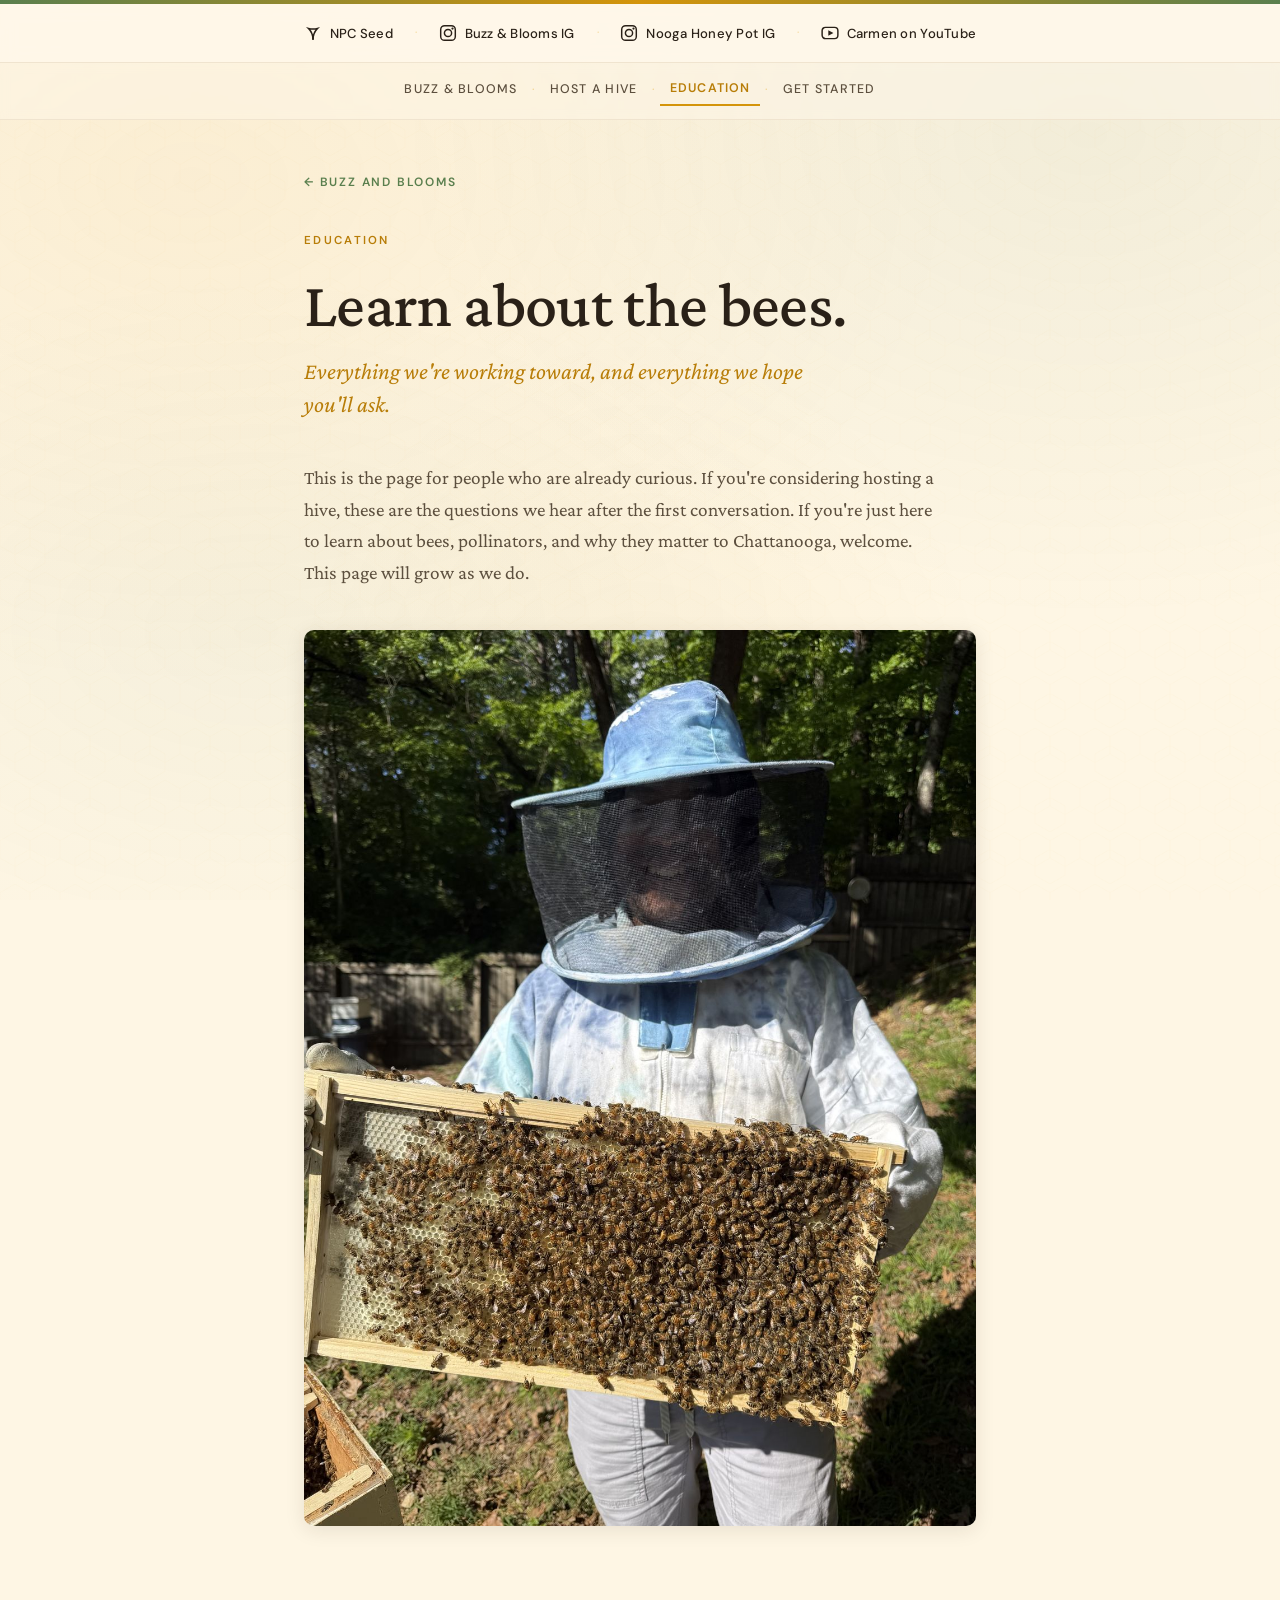
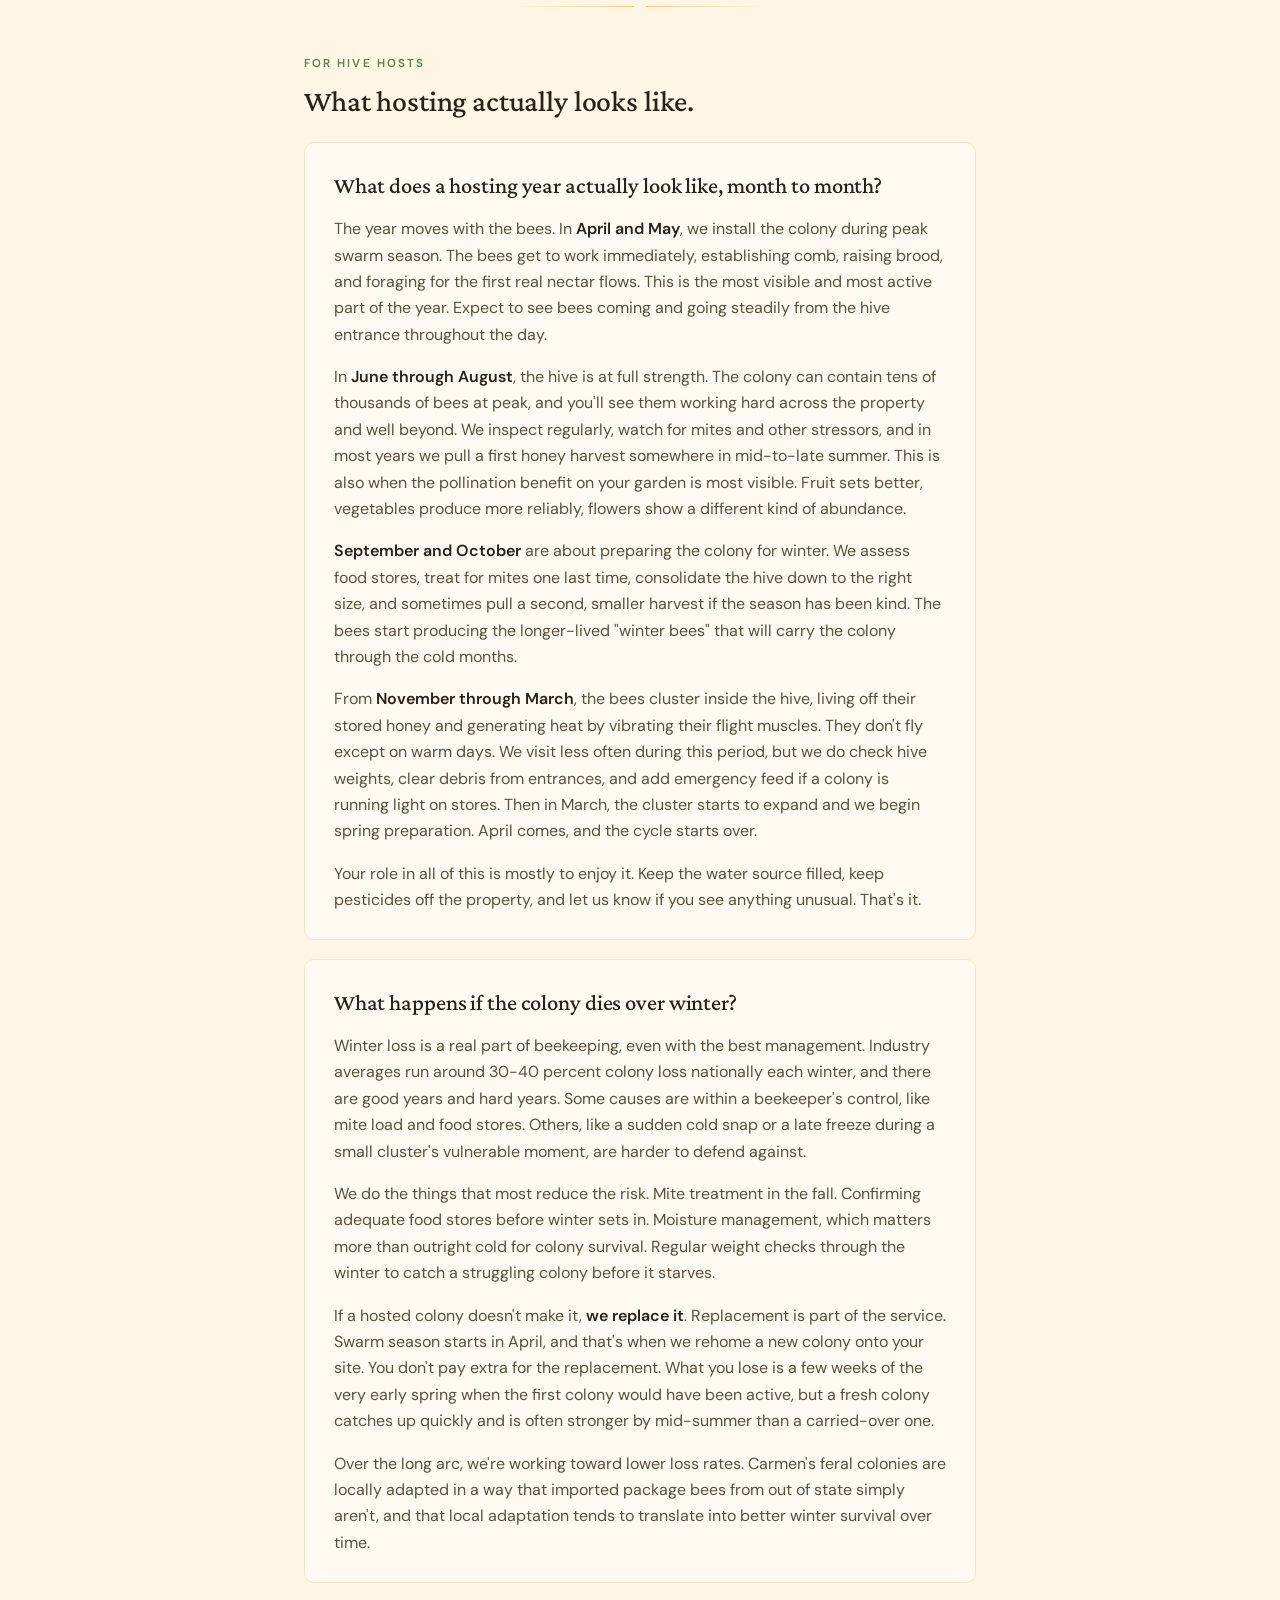
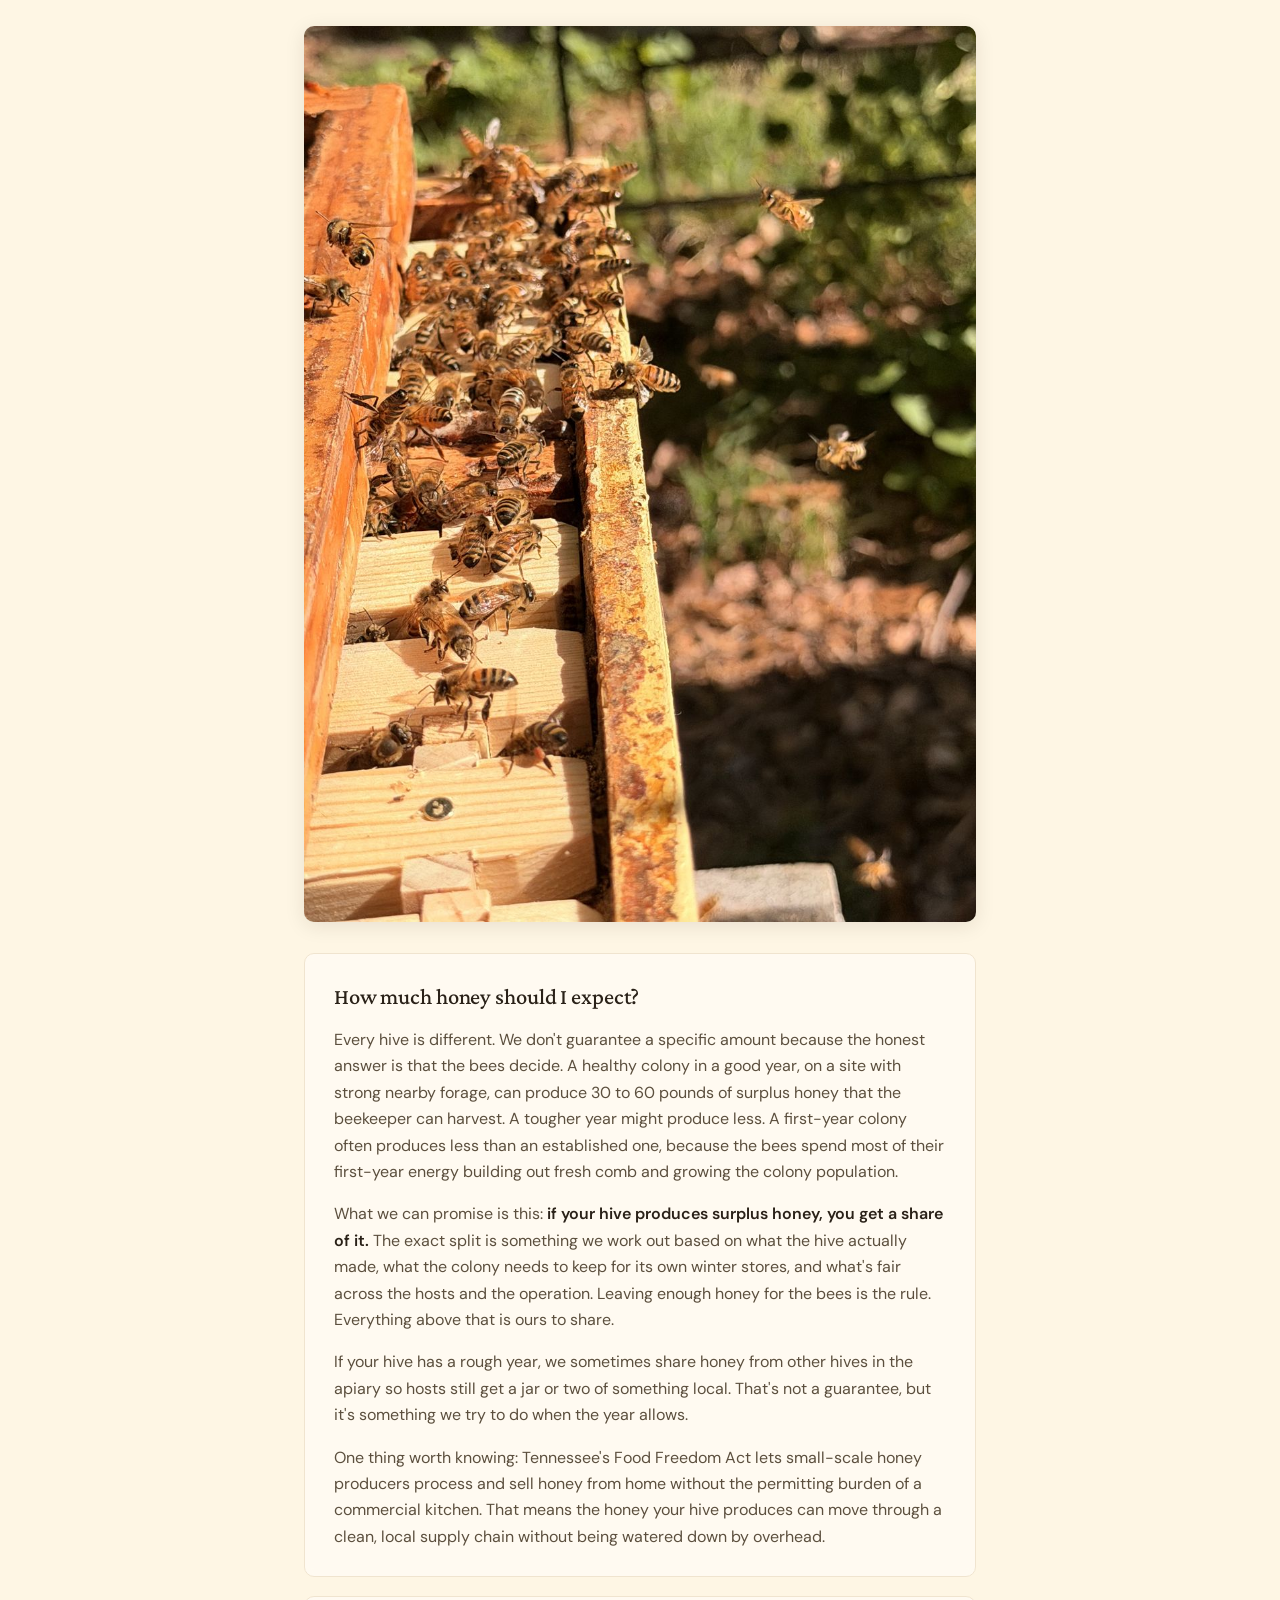
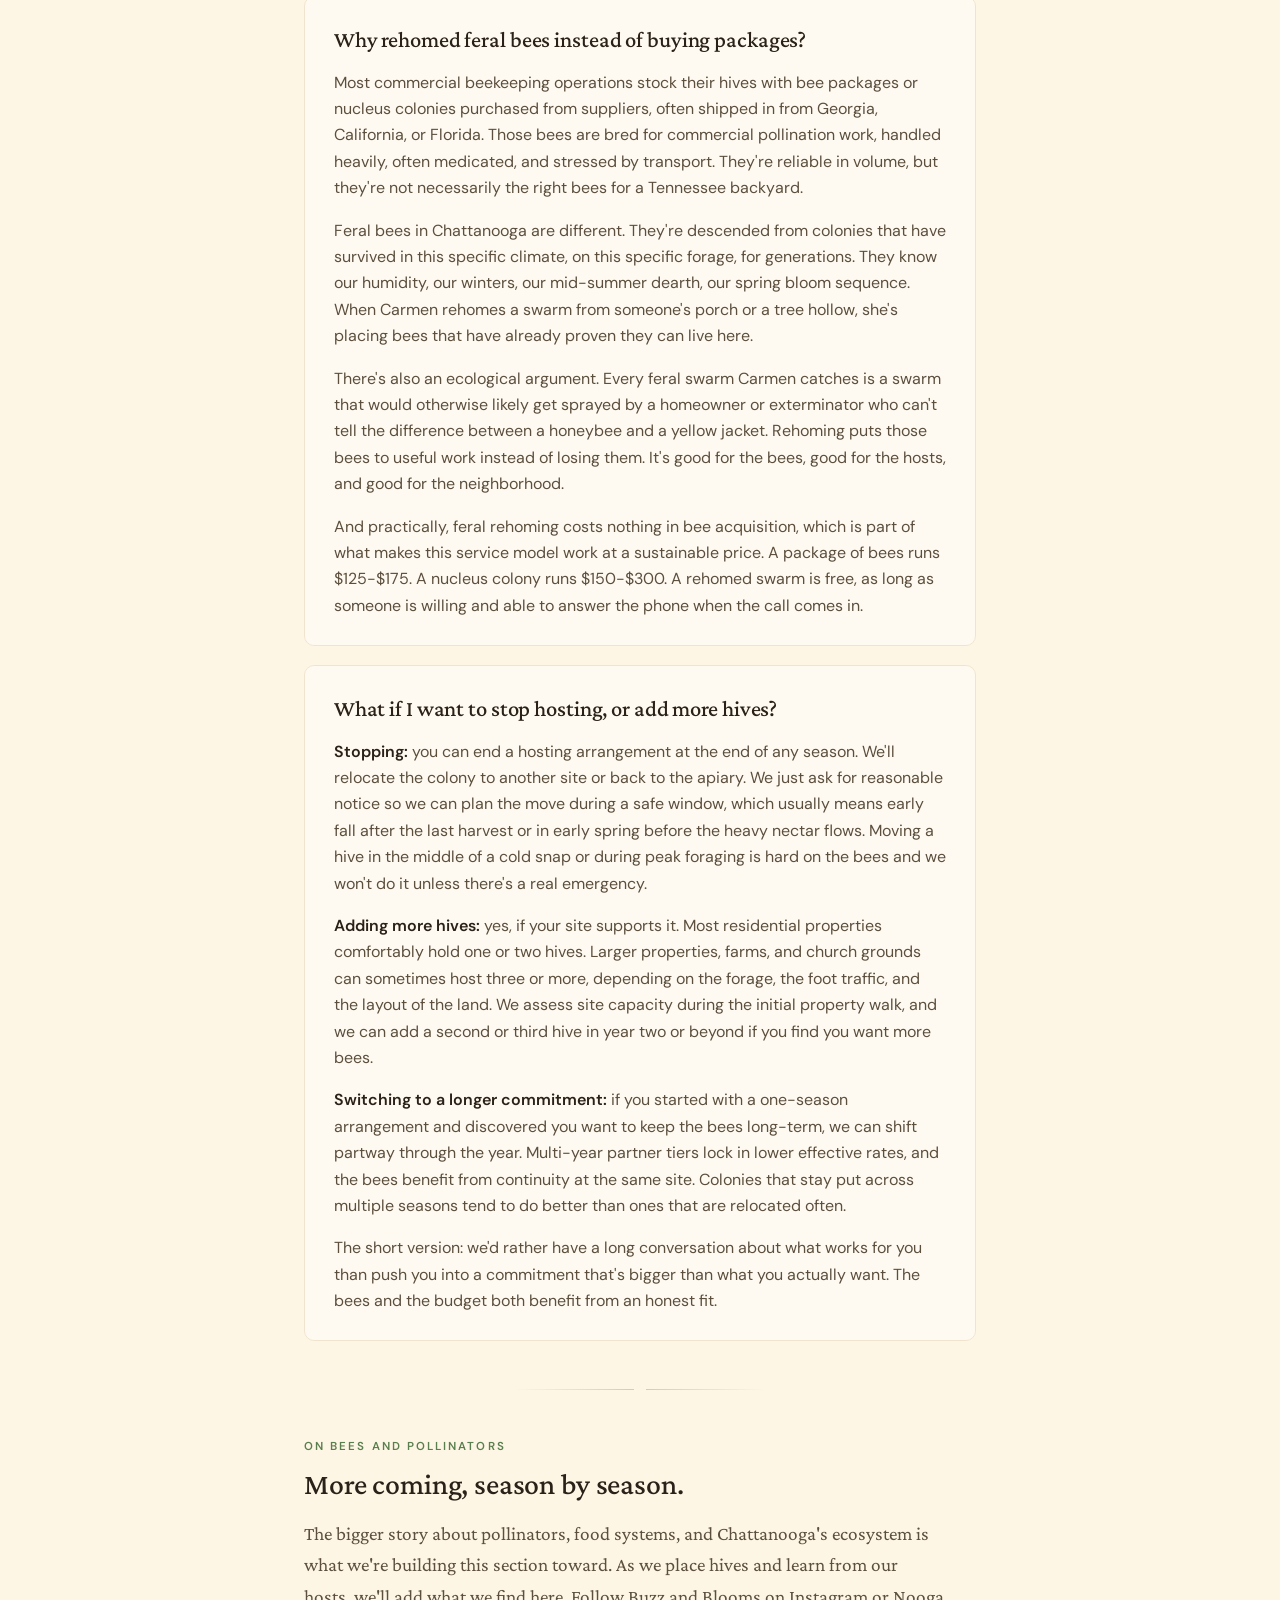
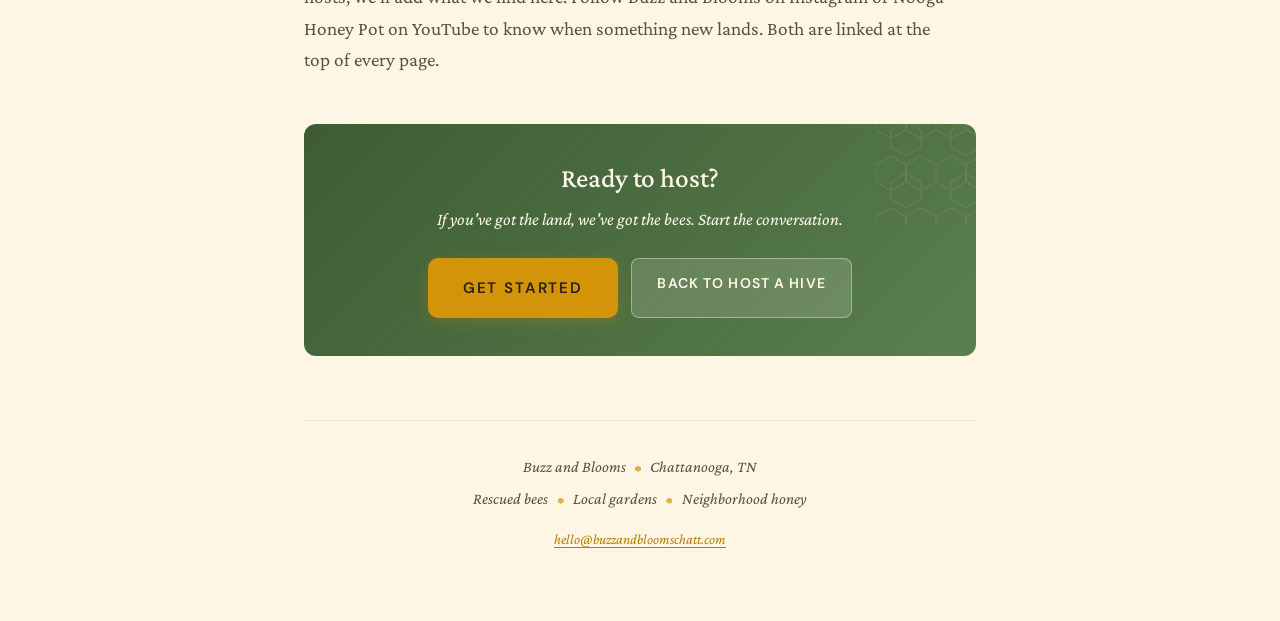
==== education.html @ bba30c7b "Launch: photos, email, copy fixes, preview banners removed" ====
<!DOCTYPE html>
<html lang="en">
<head>
<meta charset="UTF-8">
<meta name="viewport" content="width=device-width, initial-scale=1.0">
<title>Education | Buzz and Blooms</title>
<meta name="description" content="Learn about the bees. What a hosting year looks like, how honey works, why we rehome feral colonies, and more. A growing resource from Buzz and Blooms in Chattanooga.">
<meta property="og:title" content="Education — Buzz and Blooms">
<meta property="og:description" content="Learn about the bees. A growing resource from Buzz and Blooms.">
<meta property="og:type" content="website">
<meta property="og:url" content="https://buzzandbloomschatt.com/education.html">

<link rel="preconnect" href="https://fonts.googleapis.com">
<link rel="preconnect" href="https://fonts.gstatic.com" crossorigin>
<link href="https://fonts.googleapis.com/css2?family=Crimson+Pro:ital,wght@0,300;0,400;0,500;0,600;1,300;1,400&family=DM+Sans:wght@400;500;600&display=swap" rel="stylesheet">

<link rel="stylesheet" href="styles.css">

<style>
  /* Education-specific styles - long-form FAQs open by default */
  .longform-faq {
    margin: 1.5rem 0 2.5rem;
  }
  .longform-item {
    background: rgba(255, 253, 247, 0.7);
    border: 1px solid var(--cream-dark);
    border-radius: 10px;
    padding: 1.8rem 1.8rem 1.6rem;
    margin-bottom: 1.2rem;
    backdrop-filter: blur(4px);
  }
  .longform-item h3 {
    font-family: 'Crimson Pro', serif;
    font-weight: 500;
    font-size: 1.4rem;
    line-height: 1.25;
    color: var(--ink);
    margin-bottom: 1rem;
    letter-spacing: -0.005em;
    text-transform: none;
    color: var(--ink);
  }
  .longform-item p {
    font-size: 1rem;
    color: var(--ink-soft);
    line-height: 1.65;
    margin-bottom: 1rem;
  }
  .longform-item p:last-child { margin-bottom: 0; }
  .longform-item p strong { color: var(--ink); font-weight: 600; }

  /* Coming soon placeholder */
  .coming-soon {
    background: rgba(90, 127, 78, 0.06);
    border: 1px solid rgba(90, 127, 78, 0.18);
    border-radius: 10px;
    padding: 1.8rem 1.6rem;
    margin: 1.5rem 0 2rem;
  }
  .coming-soon p.intro {
    font-family: 'Crimson Pro', serif;
    font-size: 1.1rem;
    font-style: italic;
    color: var(--sage-deep);
    margin-bottom: 1.2rem;
  }
  .coming-soon ul {
    list-style: none;
    display: flex;
    flex-direction: column;
    gap: 0.7rem;
    margin-top: 0.5rem;
  }
  .coming-soon ul li {
    padding: 0.2rem 0 0.2rem 1.5rem;
    position: relative;
    font-size: 0.98rem;
    color: var(--ink-soft);
    line-height: 1.5;
  }
  .coming-soon ul li::before {
    content: "";
    position: absolute;
    left: 0;
    top: 0.7rem;
    width: 7px;
    height: 7px;
    background: var(--sage);
    clip-path: polygon(50% 0%, 100% 25%, 100% 75%, 50% 100%, 0% 75%, 0% 25%);
    opacity: 0.6;
  }

  /* CTA block at the bottom */
  .cta-block {
    background: linear-gradient(135deg, var(--sage-deep), var(--sage));
    color: var(--cream);
    padding: 2.4rem 2rem;
    margin: 3rem 0 1rem;
    border-radius: 12px;
    text-align: center;
    position: relative;
    overflow: hidden;
  }
  .cta-block::before {
    content: "";
    position: absolute;
    top: -20px;
    right: -20px;
    width: 120px;
    height: 120px;
    background-image: url("data:image/svg+xml,%3Csvg width='60' height='52' viewBox='0 0 60 52' xmlns='http://www.w3.org/2000/svg'%3E%3Cpath d='M15 0 L30 8.66 L30 25.98 L15 34.64 L0 25.98 L0 8.66Z' fill='none' stroke='%23F5D280' stroke-width='1'/%3E%3Cpath d='M45 0 L60 8.66 L60 25.98 L45 34.64 L30 25.98 L30 8.66Z' fill='none' stroke='%23F5D280' stroke-width='1'/%3E%3Cpath d='M30 17.32 L45 25.98 L45 43.3 L30 51.96 L15 43.3 L15 25.98Z' fill='none' stroke='%23F5D280' stroke-width='1'/%3E%3C/svg%3E");
    opacity: 0.15;
    pointer-events: none;
  }
  .cta-block h2 {
    color: var(--cream);
    font-family: 'Crimson Pro', serif;
    font-size: 1.7rem;
    margin-bottom: 0.6rem;
    position: relative;
  }
  .cta-block p {
    color: var(--cream);
    font-family: 'Crimson Pro', serif;
    font-style: italic;
    font-size: 1.1rem;
    max-width: 30rem;
    margin: 0 auto 1.6rem;
    position: relative;
  }
  .cta-block-actions {
    display: flex;
    gap: 0.8rem;
    justify-content: center;
    flex-wrap: wrap;
    position: relative;
  }
  .cta-block .cta {
    background: var(--honey);
    color: var(--ink);
  }
  .cta-block .cta:hover {
    background: var(--honey-light);
  }
  .cta-block .cta-secondary {
    background: rgba(255, 248, 236, 0.15);
    border-color: rgba(255, 248, 236, 0.4);
    color: var(--cream);
  }
  .cta-block .cta-secondary:hover {
    background: rgba(255, 248, 236, 0.25);
    border-color: var(--cream);
    color: var(--cream);
  }
</style>

</head>
<body>

<div class="accent-bar"></div>

<!-- Link bar -->
<div class="link-bar">
  <div class="link-bar-inner">
    <a href="https://www.npcseeds.org/seeds/0ba0ef82-71f8-458d-8ea9-48633b9c30ae" target="_blank" rel="noopener" aria-label="National Park City Seed">
      <svg viewBox="0 0 16 16" fill="none" stroke="currentColor" stroke-width="1.4" xmlns="http://www.w3.org/2000/svg"><path d="M8 14 Q8 8 4 4 Q8 5 12 4 Q8 8 8 14Z"/><line x1="8" y1="14" x2="8" y2="9"/></svg>
      <span>NPC Seed</span>
    </a>
    <span class="link-sep">·</span>
    <a href="https://www.instagram.com/buzzandbloomschatt/" target="_blank" rel="noopener" aria-label="Buzz and Blooms on Instagram">
      <svg viewBox="0 0 16 16" fill="none" stroke="currentColor" stroke-width="1.3" xmlns="http://www.w3.org/2000/svg"><rect x="1.5" y="1.5" width="13" height="13" rx="3.5"/><circle cx="8" cy="8" r="3.2"/><circle cx="12" cy="4" r="1" fill="currentColor" stroke="none"/></svg>
      <span>Buzz &amp; Blooms IG</span>
    </a>
    <span class="link-sep">·</span>
    <a href="https://www.instagram.com/noogahoneypot/" target="_blank" rel="noopener" aria-label="Nooga Honey Pot on Instagram">
      <svg viewBox="0 0 16 16" fill="none" stroke="currentColor" stroke-width="1.3" xmlns="http://www.w3.org/2000/svg"><rect x="1.5" y="1.5" width="13" height="13" rx="3.5"/><circle cx="8" cy="8" r="3.2"/><circle cx="12" cy="4" r="1" fill="currentColor" stroke="none"/></svg>
      <span>Nooga Honey Pot IG</span>
    </a>
    <span class="link-sep">·</span>
    <a href="https://www.youtube.com/@noogahoneypot" target="_blank" rel="noopener" aria-label="Nooga Honey Pot on YouTube">
      <svg viewBox="0 0 16 16" fill="none" stroke="currentColor" stroke-width="1.3" xmlns="http://www.w3.org/2000/svg"><rect x="1" y="3" width="14" height="10" rx="3"/><polygon points="6.5,5.5 11,8 6.5,10.5" fill="currentColor" stroke="none"/></svg>
      <span>Carmen on YouTube</span>
    </a>
  </div>
</div>

<!-- Page strip (lateral navigation between site pages) -->
<nav class="page-strip" aria-label="Site pages">
  <div class="page-strip-inner">
    <a href="index.html">Buzz &amp; Blooms</a>
    <span class="page-strip-sep">·</span>
    <a href="host-a-hive.html">Host a Hive</a>
    <span class="page-strip-sep">·</span>
    <span class="page-strip-current">Education</span>
    <span class="page-strip-sep">·</span>
    <a href="get-started.html">Get Started</a>
  </div>
</nav>

<!-- Flying bees -->
<div class="bee" aria-hidden="true"><svg viewBox="0 0 22 22" xmlns="http://www.w3.org/2000/svg"><ellipse cx="13" cy="11" rx="6.5" ry="4.5" fill="#D4940A" opacity="0.85"/><line x1="9.5" y1="7" x2="9.5" y2="15" stroke="#2A2118" stroke-width="1" opacity="0.45"/><line x1="13" y1="6.5" x2="13" y2="15.5" stroke="#2A2118" stroke-width="1" opacity="0.45"/><circle cx="6" cy="11" r="2.8" fill="#2A2118" opacity="0.5"/><ellipse cx="10" cy="5.5" rx="4.5" ry="2.8" fill="none" stroke="#D4940A" stroke-width="0.6" opacity="0.4" transform="rotate(-15, 10, 5.5)"/><ellipse cx="14" cy="5" rx="4" ry="2.5" fill="none" stroke="#D4940A" stroke-width="0.6" opacity="0.3" transform="rotate(-20, 14, 5)"/></svg></div>
<div class="bee" aria-hidden="true"><svg viewBox="0 0 22 22" xmlns="http://www.w3.org/2000/svg"><ellipse cx="13" cy="11" rx="6.5" ry="4.5" fill="#D4940A" opacity="0.85"/><line x1="9.5" y1="7" x2="9.5" y2="15" stroke="#2A2118" stroke-width="1" opacity="0.45"/><line x1="13" y1="6.5" x2="13" y2="15.5" stroke="#2A2118" stroke-width="1" opacity="0.45"/><circle cx="6" cy="11" r="2.8" fill="#2A2118" opacity="0.5"/><ellipse cx="10" cy="5.5" rx="4.5" ry="2.8" fill="none" stroke="#D4940A" stroke-width="0.6" opacity="0.4" transform="rotate(-15, 10, 5.5)"/><ellipse cx="14" cy="5" rx="4" ry="2.5" fill="none" stroke="#D4940A" stroke-width="0.6" opacity="0.3" transform="rotate(-20, 14, 5)"/></svg></div>
<div class="bee" aria-hidden="true"><svg viewBox="0 0 22 22" xmlns="http://www.w3.org/2000/svg"><ellipse cx="13" cy="11" rx="6.5" ry="4.5" fill="#D4940A" opacity="0.85"/><line x1="9.5" y1="7" x2="9.5" y2="15" stroke="#2A2118" stroke-width="1" opacity="0.45"/><line x1="13" y1="6.5" x2="13" y2="15.5" stroke="#2A2118" stroke-width="1" opacity="0.45"/><circle cx="6" cy="11" r="2.8" fill="#2A2118" opacity="0.5"/><ellipse cx="10" cy="5.5" rx="4.5" ry="2.8" fill="none" stroke="#D4940A" stroke-width="0.6" opacity="0.4" transform="rotate(-15, 10, 5.5)"/><ellipse cx="14" cy="5" rx="4" ry="2.5" fill="none" stroke="#D4940A" stroke-width="0.6" opacity="0.3" transform="rotate(-20, 14, 5)"/></svg></div>
<div class="bee" aria-hidden="true"><svg viewBox="0 0 22 22" xmlns="http://www.w3.org/2000/svg"><ellipse cx="13" cy="11" rx="6.5" ry="4.5" fill="#D4940A" opacity="0.85"/><line x1="9.5" y1="7" x2="9.5" y2="15" stroke="#2A2118" stroke-width="1" opacity="0.45"/><line x1="13" y1="6.5" x2="13" y2="15.5" stroke="#2A2118" stroke-width="1" opacity="0.45"/><circle cx="6" cy="11" r="2.8" fill="#2A2118" opacity="0.5"/><ellipse cx="10" cy="5.5" rx="4.5" ry="2.8" fill="none" stroke="#D4940A" stroke-width="0.6" opacity="0.4" transform="rotate(-15, 10, 5.5)"/><ellipse cx="14" cy="5" rx="4" ry="2.5" fill="none" stroke="#D4940A" stroke-width="0.6" opacity="0.3" transform="rotate(-20, 14, 5)"/></svg></div>
<div class="bee" aria-hidden="true"><svg viewBox="0 0 22 22" xmlns="http://www.w3.org/2000/svg"><ellipse cx="13" cy="11" rx="6.5" ry="4.5" fill="#D4940A" opacity="0.85"/><line x1="9.5" y1="7" x2="9.5" y2="15" stroke="#2A2118" stroke-width="1" opacity="0.45"/><line x1="13" y1="6.5" x2="13" y2="15.5" stroke="#2A2118" stroke-width="1" opacity="0.45"/><circle cx="6" cy="11" r="2.8" fill="#2A2118" opacity="0.5"/><ellipse cx="10" cy="5.5" rx="4.5" ry="2.8" fill="none" stroke="#D4940A" stroke-width="0.6" opacity="0.4" transform="rotate(-15, 10, 5.5)"/><ellipse cx="14" cy="5" rx="4" ry="2.5" fill="none" stroke="#D4940A" stroke-width="0.6" opacity="0.3" transform="rotate(-20, 14, 5)"/></svg></div>
<div class="bee" aria-hidden="true"><svg viewBox="0 0 22 22" xmlns="http://www.w3.org/2000/svg"><ellipse cx="13" cy="11" rx="6.5" ry="4.5" fill="#D4940A" opacity="0.85"/><line x1="9.5" y1="7" x2="9.5" y2="15" stroke="#2A2118" stroke-width="1" opacity="0.45"/><line x1="13" y1="6.5" x2="13" y2="15.5" stroke="#2A2118" stroke-width="1" opacity="0.45"/><circle cx="6" cy="11" r="2.8" fill="#2A2118" opacity="0.5"/><ellipse cx="10" cy="5.5" rx="4.5" ry="2.8" fill="none" stroke="#D4940A" stroke-width="0.6" opacity="0.4" transform="rotate(-15, 10, 5.5)"/><ellipse cx="14" cy="5" rx="4" ry="2.5" fill="none" stroke="#D4940A" stroke-width="0.6" opacity="0.3" transform="rotate(-20, 14, 5)"/></svg></div>
<div class="bee" aria-hidden="true"><svg viewBox="0 0 22 22" xmlns="http://www.w3.org/2000/svg"><ellipse cx="13" cy="11" rx="6.5" ry="4.5" fill="#D4940A" opacity="0.85"/><line x1="9.5" y1="7" x2="9.5" y2="15" stroke="#2A2118" stroke-width="1" opacity="0.45"/><line x1="13" y1="6.5" x2="13" y2="15.5" stroke="#2A2118" stroke-width="1" opacity="0.45"/><circle cx="6" cy="11" r="2.8" fill="#2A2118" opacity="0.5"/><ellipse cx="10" cy="5.5" rx="4.5" ry="2.8" fill="none" stroke="#D4940A" stroke-width="0.6" opacity="0.4" transform="rotate(-15, 10, 5.5)"/><ellipse cx="14" cy="5" rx="4" ry="2.5" fill="none" stroke="#D4940A" stroke-width="0.6" opacity="0.3" transform="rotate(-20, 14, 5)"/></svg></div>
<div class="bee" aria-hidden="true"><svg viewBox="0 0 22 22" xmlns="http://www.w3.org/2000/svg"><ellipse cx="13" cy="11" rx="6.5" ry="4.5" fill="#D4940A" opacity="0.85"/><line x1="9.5" y1="7" x2="9.5" y2="15" stroke="#2A2118" stroke-width="1" opacity="0.45"/><line x1="13" y1="6.5" x2="13" y2="15.5" stroke="#2A2118" stroke-width="1" opacity="0.45"/><circle cx="6" cy="11" r="2.8" fill="#2A2118" opacity="0.5"/><ellipse cx="10" cy="5.5" rx="4.5" ry="2.8" fill="none" stroke="#D4940A" stroke-width="0.6" opacity="0.4" transform="rotate(-15, 10, 5.5)"/><ellipse cx="14" cy="5" rx="4" ry="2.5" fill="none" stroke="#D4940A" stroke-width="0.6" opacity="0.3" transform="rotate(-20, 14, 5)"/></svg></div>

<main class="page">

  <a href="index.html" class="back">Buzz and Blooms</a>

  <section class="hero">
    <div class="eyebrow">Education</div>
    <h1>Learn about the bees.</h1>
    <p class="lede">Everything we're working toward, and everything we hope you'll ask.</p>
  </section>

  <p class="large">
    This is the page for people who are already curious. If you're considering hosting a hive, these are the questions we hear after the first conversation. If you're just here to learn about bees, pollinators, and why they matter to Chattanooga, welcome. This page will grow as we do.
  </p>

  <img src="photos/frame-closeup.jpg" alt="Holding a hive frame covered in bees during an inspection" class="site-photo inline-photo">

  <hr class="rule">

  <div class="section-label">For hive hosts</div>
  <h2>What hosting actually looks like.</h2>

  <div class="longform-faq">

    <div class="longform-item">
      <h3>What does a hosting year actually look like, month to month?</h3>
      <p>
        The year moves with the bees. In <strong>April and May</strong>, we install the colony during peak swarm season. The bees get to work immediately, establishing comb, raising brood, and foraging for the first real nectar flows. This is the most visible and most active part of the year. Expect to see bees coming and going steadily from the hive entrance throughout the day.
      </p>
      <p>
        In <strong>June through August</strong>, the hive is at full strength. The colony can contain tens of thousands of bees at peak, and you'll see them working hard across the property and well beyond. We inspect regularly, watch for mites and other stressors, and in most years we pull a first honey harvest somewhere in mid-to-late summer. This is also when the pollination benefit on your garden is most visible. Fruit sets better, vegetables produce more reliably, flowers show a different kind of abundance.
      </p>
      <p>
        <strong>September and October</strong> are about preparing the colony for winter. We assess food stores, treat for mites one last time, consolidate the hive down to the right size, and sometimes pull a second, smaller harvest if the season has been kind. The bees start producing the longer-lived "winter bees" that will carry the colony through the cold months.
      </p>
      <p>
        From <strong>November through March</strong>, the bees cluster inside the hive, living off their stored honey and generating heat by vibrating their flight muscles. They don't fly except on warm days. We visit less often during this period, but we do check hive weights, clear debris from entrances, and add emergency feed if a colony is running light on stores. Then in March, the cluster starts to expand and we begin spring preparation. April comes, and the cycle starts over.
      </p>
      <p>
        Your role in all of this is mostly to enjoy it. Keep the water source filled, keep pesticides off the property, and let us know if you see anything unusual. That's it.
      </p>
    </div>

    <div class="longform-item">
      <h3>What happens if the colony dies over winter?</h3>
      <p>
        Winter loss is a real part of beekeeping, even with the best management. Industry averages run around 30-40 percent colony loss nationally each winter, and there are good years and hard years. Some causes are within a beekeeper's control, like mite load and food stores. Others, like a sudden cold snap or a late freeze during a small cluster's vulnerable moment, are harder to defend against.
      </p>
      <p>
        We do the things that most reduce the risk. Mite treatment in the fall. Confirming adequate food stores before winter sets in. Moisture management, which matters more than outright cold for colony survival. Regular weight checks through the winter to catch a struggling colony before it starves.
      </p>
      <p>
        If a hosted colony doesn't make it, <strong>we replace it</strong>. Replacement is part of the service. Swarm season starts in April, and that's when we rehome a new colony onto your site. You don't pay extra for the replacement. What you lose is a few weeks of the very early spring when the first colony would have been active, but a fresh colony catches up quickly and is often stronger by mid-summer than a carried-over one.
      </p>
      <p>
        Over the long arc, we're working toward lower loss rates. Carmen's feral colonies are locally adapted in a way that imported package bees from out of state simply aren't, and that local adaptation tends to translate into better winter survival over time.
      </p>
    </div>

    <img src="photos/bees-closeup.jpg" alt="Honeybees working on frame tops in warm afternoon light" class="site-photo inline-photo">

    <div class="longform-item">
      <h3>How much honey should I expect?</h3>
      <p>
        Every hive is different. We don't guarantee a specific amount because the honest answer is that the bees decide. A healthy colony in a good year, on a site with strong nearby forage, can produce 30 to 60 pounds of surplus honey that the beekeeper can harvest. A tougher year might produce less. A first-year colony often produces less than an established one, because the bees spend most of their first-year energy building out fresh comb and growing the colony population.
      </p>
      <p>
        What we can promise is this: <strong>if your hive produces surplus honey, you get a share of it.</strong> The exact split is something we work out based on what the hive actually made, what the colony needs to keep for its own winter stores, and what's fair across the hosts and the operation. Leaving enough honey for the bees is the rule. Everything above that is ours to share.
      </p>
      <p>
        If your hive has a rough year, we sometimes share honey from other hives in the apiary so hosts still get a jar or two of something local. That's not a guarantee, but it's something we try to do when the year allows.
      </p>
      <p>
        One thing worth knowing: Tennessee's Food Freedom Act lets small-scale honey producers process and sell honey from home without the permitting burden of a commercial kitchen. That means the honey your hive produces can move through a clean, local supply chain without being watered down by overhead.
      </p>
    </div>

    <div class="longform-item">
      <h3>Why rehomed feral bees instead of buying packages?</h3>
      <p>
        Most commercial beekeeping operations stock their hives with bee packages or nucleus colonies purchased from suppliers, often shipped in from Georgia, California, or Florida. Those bees are bred for commercial pollination work, handled heavily, often medicated, and stressed by transport. They're reliable in volume, but they're not necessarily the right bees for a Tennessee backyard.
      </p>
      <p>
        Feral bees in Chattanooga are different. They're descended from colonies that have survived in this specific climate, on this specific forage, for generations. They know our humidity, our winters, our mid-summer dearth, our spring bloom sequence. When Carmen rehomes a swarm from someone's porch or a tree hollow, she's placing bees that have already proven they can live here.
      </p>
      <p>
        There's also an ecological argument. Every feral swarm Carmen catches is a swarm that would otherwise likely get sprayed by a homeowner or exterminator who can't tell the difference between a honeybee and a yellow jacket. Rehoming puts those bees to useful work instead of losing them. It's good for the bees, good for the hosts, and good for the neighborhood.
      </p>
      <p>
        And practically, feral rehoming costs nothing in bee acquisition, which is part of what makes this service model work at a sustainable price. A package of bees runs $125-$175. A nucleus colony runs $150-$300. A rehomed swarm is free, as long as someone is willing and able to answer the phone when the call comes in.
      </p>
    </div>

    <div class="longform-item">
      <h3>What if I want to stop hosting, or add more hives?</h3>
      <p>
        <strong>Stopping:</strong> you can end a hosting arrangement at the end of any season. We'll relocate the colony to another site or back to the apiary. We just ask for reasonable notice so we can plan the move during a safe window, which usually means early fall after the last harvest or in early spring before the heavy nectar flows. Moving a hive in the middle of a cold snap or during peak foraging is hard on the bees and we won't do it unless there's a real emergency.
      </p>
      <p>
        <strong>Adding more hives:</strong> yes, if your site supports it. Most residential properties comfortably hold one or two hives. Larger properties, farms, and church grounds can sometimes host three or more, depending on the forage, the foot traffic, and the layout of the land. We assess site capacity during the initial property walk, and we can add a second or third hive in year two or beyond if you find you want more bees.
      </p>
      <p>
        <strong>Switching to a longer commitment:</strong> if you started with a one-season arrangement and discovered you want to keep the bees long-term, we can shift partway through the year. Multi-year partner tiers lock in lower effective rates, and the bees benefit from continuity at the same site. Colonies that stay put across multiple seasons tend to do better than ones that are relocated often.
      </p>
      <p>
        The short version: we'd rather have a long conversation about what works for you than push you into a commitment that's bigger than what you actually want. The bees and the budget both benefit from an honest fit.
      </p>
    </div>

  </div>

  <hr class="rule">

  <div class="section-label">On bees and pollinators</div>
  <h2>More coming, season by season.</h2>

  <p class="large">
    The bigger story about pollinators, food systems, and Chattanooga's ecosystem is what we're building this section toward. As we place hives and learn from our hosts, we'll add what we find here. Follow Buzz and Blooms on Instagram or Nooga Honey Pot on YouTube to know when something new lands. Both are linked at the top of every page.
  </p>

  <div class="cta-block">
    <h2>Ready to host?</h2>
    <p>If you've got the land, we've got the bees. Start the conversation.</p>
    <div class="cta-block-actions">
      <a href="get-started.html" class="cta">Get Started</a>
      <a href="host-a-hive.html" class="cta-secondary">Back to Host a Hive</a>
    </div>
  </div>

  <footer>
    <p>Buzz and Blooms <span class="hex-mark"></span> Chattanooga, TN</p>
    <p>Rescued bees <span class="hex-mark"></span> Local gardens <span class="hex-mark"></span> Neighborhood honey</p>
    <p style="margin-top: 0.8rem;"><a href="mailto:hello@buzzandbloomschatt.com" class="inline" style="font-size: 0.9rem;">hello@buzzandbloomschatt.com</a></p>
  </footer>

</main>

</body>
</html>
---- styles.css ----
/* =====================================================================
   BUZZ AND BLOOMS — SHARED STYLESHEET
   Used by: index.html, host-a-hive.html, education.html, get-started.html
   Edit this one file and every page updates.
   ===================================================================== */

:root {
  --honey: #D4940A;
  --honey-deep: #B87D08;
  --honey-light: #E8B84B;
  --honey-glow: #F5D280;
  --sage: #5A7F4E;
  --sage-light: #7BA36D;
  --sage-deep: #3D5C33;
  --cream: #FFF8EC;
  --cream-dark: #F0E4CF;
  --ink: #2A2118;
  --ink-soft: #5C4F3E;
  --warm-bg: #FEF6E4;
}

* { margin: 0; padding: 0; box-sizing: border-box; }

html {
  font-size: 16px;
  -webkit-font-smoothing: antialiased;
  -moz-osx-font-smoothing: grayscale;
  scroll-behavior: smooth;
}

body {
  background: var(--warm-bg);
  color: var(--ink);
  font-family: 'DM Sans', sans-serif;
  min-height: 100vh;
  overflow-x: hidden;
  position: relative;
  line-height: 1.6;
}

body::before {
  content: '';
  position: fixed;
  inset: 0;
  background:
    radial-gradient(ellipse at 15% 20%, rgba(212, 148, 10, 0.08) 0%, transparent 50%),
    radial-gradient(ellipse at 85% 15%, rgba(90, 127, 78, 0.07) 0%, transparent 45%),
    radial-gradient(ellipse at 50% 85%, rgba(212, 148, 10, 0.06) 0%, transparent 40%),
    radial-gradient(ellipse at 20% 70%, rgba(90, 127, 78, 0.05) 0%, transparent 40%);
  pointer-events: none;
  z-index: 0;
}

body::after {
  content: '';
  position: fixed;
  inset: 0;
  opacity: 0.018;
  background-image: url("data:image/svg+xml,%3Csvg width='60' height='52' viewBox='0 0 60 52' xmlns='http://www.w3.org/2000/svg'%3E%3Cpath d='M15 0 L30 8.66 L30 25.98 L15 34.64 L0 25.98 L0 8.66Z' fill='none' stroke='%23D4940A' stroke-width='1'/%3E%3Cpath d='M45 0 L60 8.66 L60 25.98 L45 34.64 L30 25.98 L30 8.66Z' fill='none' stroke='%23D4940A' stroke-width='1'/%3E%3Cpath d='M30 17.32 L45 25.98 L45 43.3 L30 51.96 L15 43.3 L15 25.98Z' fill='none' stroke='%23D4940A' stroke-width='1'/%3E%3C/svg%3E");
  pointer-events: none;
  z-index: 0;
}

/* ---------- Top accent bar ---------- */
.accent-bar {
  width: 100%;
  height: 4px;
  background: linear-gradient(90deg, var(--sage), var(--honey), var(--sage));
  position: relative;
  z-index: 10;
}

/* ---------- Link bar in header ---------- */
.link-bar {
  position: relative;
  z-index: 10;
  background: rgba(255, 248, 236, 0.85);
  border-bottom: 1px solid var(--cream-dark);
  padding: 0.6rem 1rem;
  backdrop-filter: blur(8px);
}
.link-bar-inner {
  max-width: 920px;
  margin: 0 auto;
  display: flex;
  justify-content: center;
  align-items: center;
  gap: 0.4rem;
  flex-wrap: wrap;
}
.link-bar a {
  display: inline-flex;
  align-items: center;
  gap: 0.5rem;
  padding: 0.5rem 0.9rem;
  border-radius: 8px;
  color: var(--ink);
  text-decoration: none;
  font-family: 'DM Sans', sans-serif;
  font-size: 0.82rem;
  font-weight: 500;
  letter-spacing: 0.02em;
  transition: all 0.2s ease;
  border: 1px solid transparent;
}
.link-bar a:hover {
  background: rgba(255, 253, 247, 0.8);
  border-color: var(--cream-dark);
  color: var(--honey-deep);
}
.link-bar a svg {
  width: 18px;
  height: 18px;
  flex-shrink: 0;
}
.link-bar .link-sep {
  color: var(--honey-light);
  opacity: 0.6;
  font-size: 0.7rem;
  user-select: none;
}

/* ---------- Page strip (lateral navigation) ---------- */
.page-strip {
  position: relative;
  z-index: 9;
  padding: 0.7rem 1rem 0.8rem;
  text-align: center;
  border-bottom: 1px solid var(--cream-dark);
  background: rgba(255, 248, 236, 0.4);
  backdrop-filter: blur(4px);
}
.page-strip-inner {
  max-width: 920px;
  margin: 0 auto;
  display: flex;
  justify-content: center;
  align-items: center;
  gap: 0.3rem;
  flex-wrap: wrap;
  font-family: 'DM Sans', sans-serif;
  font-size: 0.78rem;
  font-weight: 500;
  letter-spacing: 0.1em;
  text-transform: uppercase;
}
.page-strip a {
  color: var(--ink-soft);
  text-decoration: none;
  padding: 0.3rem 0.6rem;
  border-radius: 4px;
  transition: all 0.2s ease;
}
.page-strip a:hover {
  color: var(--honey-deep);
  background: rgba(212, 148, 10, 0.06);
}
.page-strip .page-strip-current {
  color: var(--honey-deep);
  padding: 0.3rem 0.6rem;
  border-bottom: 2px solid var(--honey);
  border-radius: 0;
  font-weight: 600;
}
.page-strip .page-strip-sep {
  color: var(--honey-light);
  opacity: 0.6;
  font-size: 0.7rem;
  user-select: none;
}

@media (max-width: 640px) {
  .page-strip { padding: 0.5rem 0.5rem 0.6rem; }
  .page-strip-inner {
    gap: 0.1rem;
    font-size: 0.72rem;
  }
  .page-strip a, .page-strip .page-strip-current {
    padding: 0.25rem 0.4rem;
  }
}

/* ---------- Flying bees ---------- */
.bee {
  position: fixed;
  width: 22px;
  height: 22px;
  opacity: 0;
  pointer-events: none;
  z-index: 0;
}
.bee svg { width: 100%; height: 100%; }

.bee:nth-of-type(1) { animation: fly1 18s ease-in-out infinite 0s; }
.bee:nth-of-type(2) { animation: fly2 22s ease-in-out infinite 4s; }
.bee:nth-of-type(3) { animation: fly3 20s ease-in-out infinite 8s; }
.bee:nth-of-type(4) { animation: fly4 25s ease-in-out infinite 2s; width: 18px; height: 18px; }
.bee:nth-of-type(5) { animation: fly5 19s ease-in-out infinite 10s; width: 16px; height: 16px; }
.bee:nth-of-type(6) { animation: fly6 23s ease-in-out infinite 5s; }
.bee:nth-of-type(7) { animation: fly7 21s ease-in-out infinite 14s; width: 19px; height: 19px; }
.bee:nth-of-type(8) { animation: fly8 24s ease-in-out infinite 1s; width: 17px; height: 17px; }

@keyframes fly1 {
  0% { transform: translate(-5vw, 60vh) rotate(20deg) scaleX(-1); opacity: 0; }
  5% { opacity: 0.35; }
  25% { transform: translate(30vw, 30vh) rotate(-5deg) scaleX(-1); }
  50% { transform: translate(55vw, 50vh) rotate(15deg) scaleX(-1); opacity: 0.3; }
  75% { transform: translate(80vw, 20vh) rotate(-10deg) scaleX(-1); }
  95% { opacity: 0; }
  100% { transform: translate(105vw, 40vh) rotate(10deg) scaleX(-1); opacity: 0; }
}
@keyframes fly2 {
  0% { transform: translate(105vw, 25vh) rotate(-15deg); opacity: 0; }
  5% { opacity: 0.3; }
  30% { transform: translate(65vw, 55vh) rotate(10deg); }
  55% { transform: translate(35vw, 35vh) rotate(-8deg); opacity: 0.25; }
  80% { transform: translate(10vw, 60vh) rotate(12deg); }
  95% { opacity: 0; }
  100% { transform: translate(-10vw, 45vh) rotate(-5deg); opacity: 0; }
}
@keyframes fly3 {
  0% { transform: translate(20vw, -5vh) rotate(10deg) scaleX(-1); opacity: 0; }
  5% { opacity: 0.28; }
  35% { transform: translate(50vw, 40vh) rotate(-12deg) scaleX(-1); }
  65% { transform: translate(70vw, 70vh) rotate(8deg) scaleX(-1); opacity: 0.25; }
  95% { opacity: 0; }
  100% { transform: translate(90vw, 105vh) rotate(-5deg) scaleX(-1); opacity: 0; }
}
@keyframes fly4 {
  0% { transform: translate(90vw, 80vh) rotate(-10deg); opacity: 0; }
  5% { opacity: 0.3; }
  20% { transform: translate(70vw, 45vh) rotate(15deg); }
  45% { transform: translate(40vw, 65vh) rotate(-5deg); opacity: 0.28; }
  70% { transform: translate(15vw, 30vh) rotate(10deg); }
  95% { opacity: 0; }
  100% { transform: translate(-10vw, 15vh) rotate(-8deg); opacity: 0; }
}
@keyframes fly5 {
  0% { transform: translate(-8vw, 20vh) rotate(5deg) scaleX(-1); opacity: 0; }
  5% { opacity: 0.25; }
  30% { transform: translate(25vw, 75vh) rotate(-15deg) scaleX(-1); }
  60% { transform: translate(60vw, 45vh) rotate(8deg) scaleX(-1); opacity: 0.22; }
  95% { opacity: 0; }
  100% { transform: translate(105vw, 65vh) rotate(-5deg) scaleX(-1); opacity: 0; }
}
@keyframes fly6 {
  0% { transform: translate(50vw, -8vh) rotate(12deg); opacity: 0; }
  5% { opacity: 0.32; }
  25% { transform: translate(75vw, 30vh) rotate(-8deg); }
  50% { transform: translate(45vw, 55vh) rotate(15deg); opacity: 0.27; }
  75% { transform: translate(20vw, 80vh) rotate(-12deg); }
  95% { opacity: 0; }
  100% { transform: translate(-5vw, 95vh) rotate(5deg); opacity: 0; }
}
@keyframes fly7 {
  0% { transform: translate(110vw, 70vh) rotate(-20deg) scaleX(-1); opacity: 0; }
  5% { opacity: 0.26; }
  35% { transform: translate(55vw, 20vh) rotate(10deg) scaleX(-1); }
  65% { transform: translate(25vw, 50vh) rotate(-6deg) scaleX(-1); opacity: 0.24; }
  95% { opacity: 0; }
  100% { transform: translate(-15vw, 35vh) rotate(12deg) scaleX(-1); opacity: 0; }
}
@keyframes fly8 {
  0% { transform: translate(10vw, 105vh) rotate(8deg); opacity: 0; }
  5% { opacity: 0.28; }
  25% { transform: translate(35vw, 60vh) rotate(-12deg); }
  50% { transform: translate(65vw, 85vh) rotate(6deg); opacity: 0.25; }
  75% { transform: translate(85vw, 40vh) rotate(-15deg); }
  95% { opacity: 0; }
  100% { transform: translate(108vw, 10vh) rotate(10deg); opacity: 0; }
}

/* ---------- Page layout ---------- */
.page {
  position: relative;
  z-index: 1;
  max-width: 720px;
  margin: 0 auto;
  padding: 3rem 1.5rem 4rem;
}

.page.narrow { max-width: 640px; }
.page.wide { max-width: 920px; }

/* ---------- Back link ---------- */
.back {
  display: inline-block;
  font-family: 'DM Sans', sans-serif;
  font-size: 0.75rem;
  font-weight: 600;
  color: var(--sage);
  text-decoration: none;
  letter-spacing: 0.15em;
  text-transform: uppercase;
  margin-bottom: 2.5rem;
  opacity: 0;
  animation: fadeUp 0.9s ease-out 0.1s forwards;
}
.back:hover { color: var(--ink); }
.back::before { content: "← "; }

/* ---------- Hero ---------- */
.hero {
  margin-bottom: 2.5rem;
  opacity: 0;
  animation: fadeUp 0.9s ease-out 0.25s forwards;
}

.eyebrow {
  font-family: 'DM Sans', sans-serif;
  font-size: 0.72rem;
  font-weight: 600;
  letter-spacing: 0.2em;
  text-transform: uppercase;
  color: var(--honey-deep);
  margin-bottom: 1.2rem;
}

h1 {
  font-family: 'Crimson Pro', serif;
  font-weight: 500;
  font-size: clamp(2.4rem, 7vw, 4rem);
  line-height: 1.08;
  letter-spacing: -0.01em;
  color: var(--ink);
  margin-bottom: 1rem;
}

.lede {
  font-family: 'Crimson Pro', serif;
  font-style: italic;
  font-size: clamp(1.15rem, 2.5vw, 1.45rem);
  line-height: 1.45;
  color: var(--honey-deep);
  max-width: 32rem;
  font-weight: 400;
}

/* ---------- Typography ---------- */
p {
  margin-bottom: 1rem;
  max-width: 40rem;
  font-size: 1rem;
  color: var(--ink-soft);
}
p.large {
  font-family: 'Crimson Pro', serif;
  font-size: 1.2rem;
  line-height: 1.65;
  color: var(--ink-soft);
  margin-bottom: 1.1rem;
}

a.inline {
  color: var(--honey-deep);
  text-decoration: underline;
  text-decoration-thickness: 1px;
  text-underline-offset: 3px;
  transition: color 0.2s ease;
}
a.inline:hover { color: var(--ink); }

h2 {
  font-family: 'Crimson Pro', serif;
  font-weight: 500;
  font-size: 1.85rem;
  line-height: 1.2;
  color: var(--ink);
  margin-bottom: 1rem;
  letter-spacing: -0.005em;
}

h3 {
  font-family: 'DM Sans', sans-serif;
  font-weight: 600;
  font-size: 0.7rem;
  letter-spacing: 0.18em;
  text-transform: uppercase;
  color: var(--sage);
  margin-bottom: 0.8rem;
}

.section-label {
  font-family: 'DM Sans', sans-serif;
  font-size: 0.72rem;
  font-weight: 600;
  letter-spacing: 0.18em;
  text-transform: uppercase;
  color: var(--sage);
  margin-bottom: 0.6rem;
}

/* ---------- Site photos ---------- */
.site-photo {
  width: 100%;
  max-width: 100%;
  height: auto;
  border-radius: 10px;
  margin: 2rem 0;
  box-shadow: 0 4px 20px rgba(42, 33, 24, 0.1);
}
.site-photo.hero-photo {
  border-radius: 12px;
  margin: 0 0 2.5rem;
  box-shadow: 0 8px 32px rgba(42, 33, 24, 0.12);
}
.site-photo.inline-photo {
  margin: 1.5rem 0;
}
.photo-caption {
  font-family: 'Crimson Pro', serif;
  font-style: italic;
  font-size: 0.88rem;
  color: var(--ink-soft);
  text-align: center;
  margin: -1.2rem 0 2rem;
  opacity: 0.8;
}

/* ---------- Divider rule ---------- */
.rule {
  border: none;
  display: flex;
  align-items: center;
  justify-content: center;
  gap: 12px;
  margin: 3rem 0;
  opacity: 0.7;
}
.rule::before, .rule::after {
  content: '';
  flex: 1;
  height: 1px;
  max-width: 120px;
}
.rule::before { background: linear-gradient(90deg, transparent, var(--honey-light)); }
.rule::after { background: linear-gradient(90deg, var(--honey-light), transparent); }

/* ---------- Hexagon bullet list ---------- */
.gets { list-style: none; margin: 1.2rem 0 0; }
.gets li {
  padding: 0.9rem 0 0.9rem 2rem;
  border-bottom: 1px solid var(--cream-dark);
  position: relative;
  font-size: 1rem;
  line-height: 1.5;
  color: var(--ink-soft);
}
.gets li:last-child { border-bottom: none; }
.gets li::before {
  content: "";
  position: absolute;
  left: 0;
  top: 1.35rem;
  width: 8px;
  height: 8px;
  background: var(--honey);
  clip-path: polygon(50% 0%, 100% 25%, 100% 75%, 50% 100%, 0% 75%, 0% 25%);
  opacity: 0.75;
}

/* ---------- CTA button ---------- */
.cta {
  display: inline-block;
  background: var(--honey);
  color: var(--cream);
  font-family: 'DM Sans', sans-serif;
  font-weight: 600;
  font-size: 0.95rem;
  letter-spacing: 0.12em;
  text-transform: uppercase;
  text-decoration: none;
  padding: 1.1rem 2.2rem;
  border-radius: 10px;
  box-shadow: 0 4px 16px rgba(212, 148, 10, 0.25);
  transition: all 0.3s ease;
}
.cta:hover {
  background: var(--honey-deep);
  transform: translateY(-2px);
  box-shadow: 0 8px 24px rgba(212, 148, 10, 0.35);
}

.cta-section {
  text-align: center;
  margin: 3rem 0 2rem;
}

.cta-secondary {
  display: inline-block;
  font-family: 'DM Sans', sans-serif;
  font-weight: 600;
  font-size: 0.88rem;
  letter-spacing: 0.08em;
  text-transform: uppercase;
  color: var(--sage-deep);
  text-decoration: none;
  padding: 0.8rem 1.6rem;
  border: 1px solid var(--sage-light);
  border-radius: 8px;
  background: rgba(255, 253, 247, 0.6);
  transition: all 0.25s ease;
}
.cta-secondary:hover {
  background: rgba(90, 127, 78, 0.08);
  border-color: var(--sage-deep);
  color: var(--sage-deep);
}

/* ---------- FAQ dropdowns (landing + host) ---------- */
.faq-accordion {
  margin: 1.2rem 0 1.5rem;
}
.faq-item {
  background: rgba(255, 253, 247, 0.6);
  border: 1px solid var(--cream-dark);
  border-radius: 10px;
  margin-bottom: 0.8rem;
  overflow: hidden;
  backdrop-filter: blur(4px);
}
.faq-item summary {
  font-family: 'Crimson Pro', serif;
  font-weight: 500;
  font-size: 1.15rem;
  color: var(--ink);
  padding: 1.1rem 1.4rem;
  cursor: pointer;
  list-style: none;
  display: flex;
  align-items: center;
  justify-content: space-between;
  gap: 1rem;
  transition: background 0.2s ease;
  line-height: 1.35;
}
.faq-item summary::-webkit-details-marker { display: none; }
.faq-item summary:hover { background: rgba(255, 248, 236, 0.5); }
.faq-item summary::after {
  content: "+";
  font-family: 'Crimson Pro', serif;
  font-size: 1.6rem;
  font-weight: 300;
  color: var(--honey-deep);
  line-height: 1;
  flex-shrink: 0;
  transition: transform 0.3s ease;
}
.faq-item[open] summary::after {
  transform: rotate(45deg);
}
.faq-item[open] summary {
  background: rgba(255, 248, 236, 0.4);
  border-bottom: 1px solid var(--cream-dark);
}
.faq-body {
  padding: 1.2rem 1.4rem 1.3rem;
}
.faq-body p {
  font-size: 1rem;
  color: var(--ink-soft);
  line-height: 1.6;
  margin-bottom: 0.8rem;
}
.faq-body p:last-child { margin-bottom: 0; }
.faq-body p strong { color: var(--ink); font-weight: 600; }
.faq-body a.inline {
  color: var(--honey-deep);
  font-weight: 600;
}
.faq-body-link {
  display: inline-block;
  margin-top: 0.6rem;
  font-family: 'DM Sans', sans-serif;
  font-size: 0.82rem;
  font-weight: 600;
  letter-spacing: 0.06em;
  text-transform: uppercase;
  color: var(--honey-deep);
  text-decoration: none;
  border-bottom: 1px solid var(--honey-light);
  padding-bottom: 2px;
  transition: all 0.2s ease;
}
.faq-body-link:hover {
  color: var(--ink);
  border-color: var(--ink);
}
.faq-body-link::after {
  content: " →";
  display: inline;
}

/* ---------- Footer ---------- */
footer {
  margin-top: 4rem;
  padding-top: 2rem;
  border-top: 1px solid var(--cream-dark);
  font-family: 'Crimson Pro', serif;
  font-style: italic;
  font-size: 0.9rem;
  color: var(--ink-soft);
  text-align: center;
  line-height: 1.7;
}
footer p {
  max-width: none;
  margin-bottom: 0.3rem;
  color: var(--ink-soft);
}

.hex-mark {
  display: inline-block;
  width: 6px;
  height: 6px;
  background: var(--honey);
  clip-path: polygon(50% 0%, 100% 25%, 100% 75%, 50% 100%, 0% 75%, 0% 25%);
  margin: 0 0.4rem;
  vertical-align: middle;
  opacity: 0.7;
}

/* ---------- Animations ---------- */
@keyframes fadeUp {
  from { opacity: 0; transform: translateY(14px); }
  to { opacity: 1; transform: translateY(0); }
}

/* ---------- Mobile ---------- */
@media (max-width: 640px) {
  .link-bar { padding: 0.5rem 0.5rem; }
  .link-bar-inner { gap: 0.2rem; }
  .link-bar a {
    padding: 0.4rem 0.6rem;
    font-size: 0.74rem;
    gap: 0.3rem;
  }
  .link-bar a svg { width: 16px; height: 16px; }
  .link-bar .link-sep { display: none; }
}

@media (max-width: 560px) {
  .page { padding: 2rem 1.25rem 3rem; }
  .faq-item summary {
    font-size: 1.05rem;
    padding: 1rem 1.1rem;
  }
  .faq-body { padding: 1rem 1.1rem 1.1rem; }
  .cta { padding: 1rem 1.7rem; font-size: 0.9rem; }
}
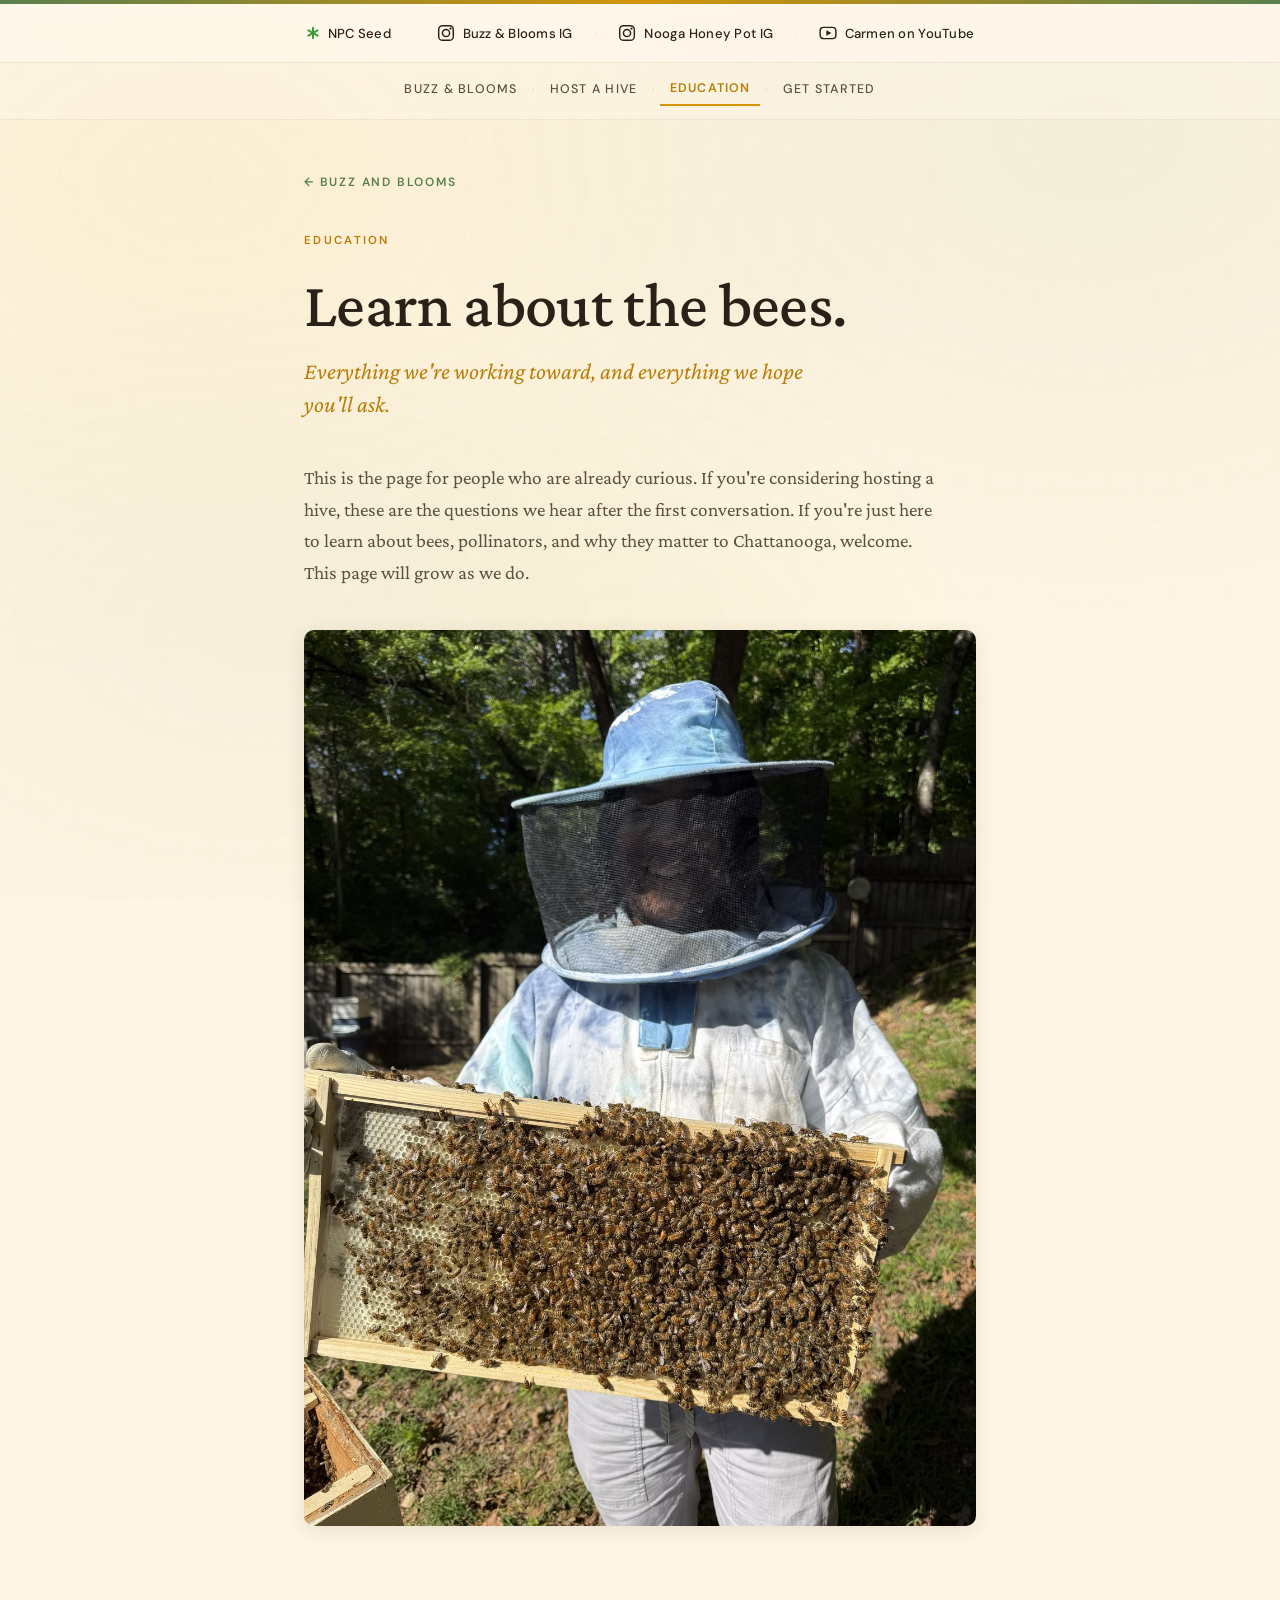
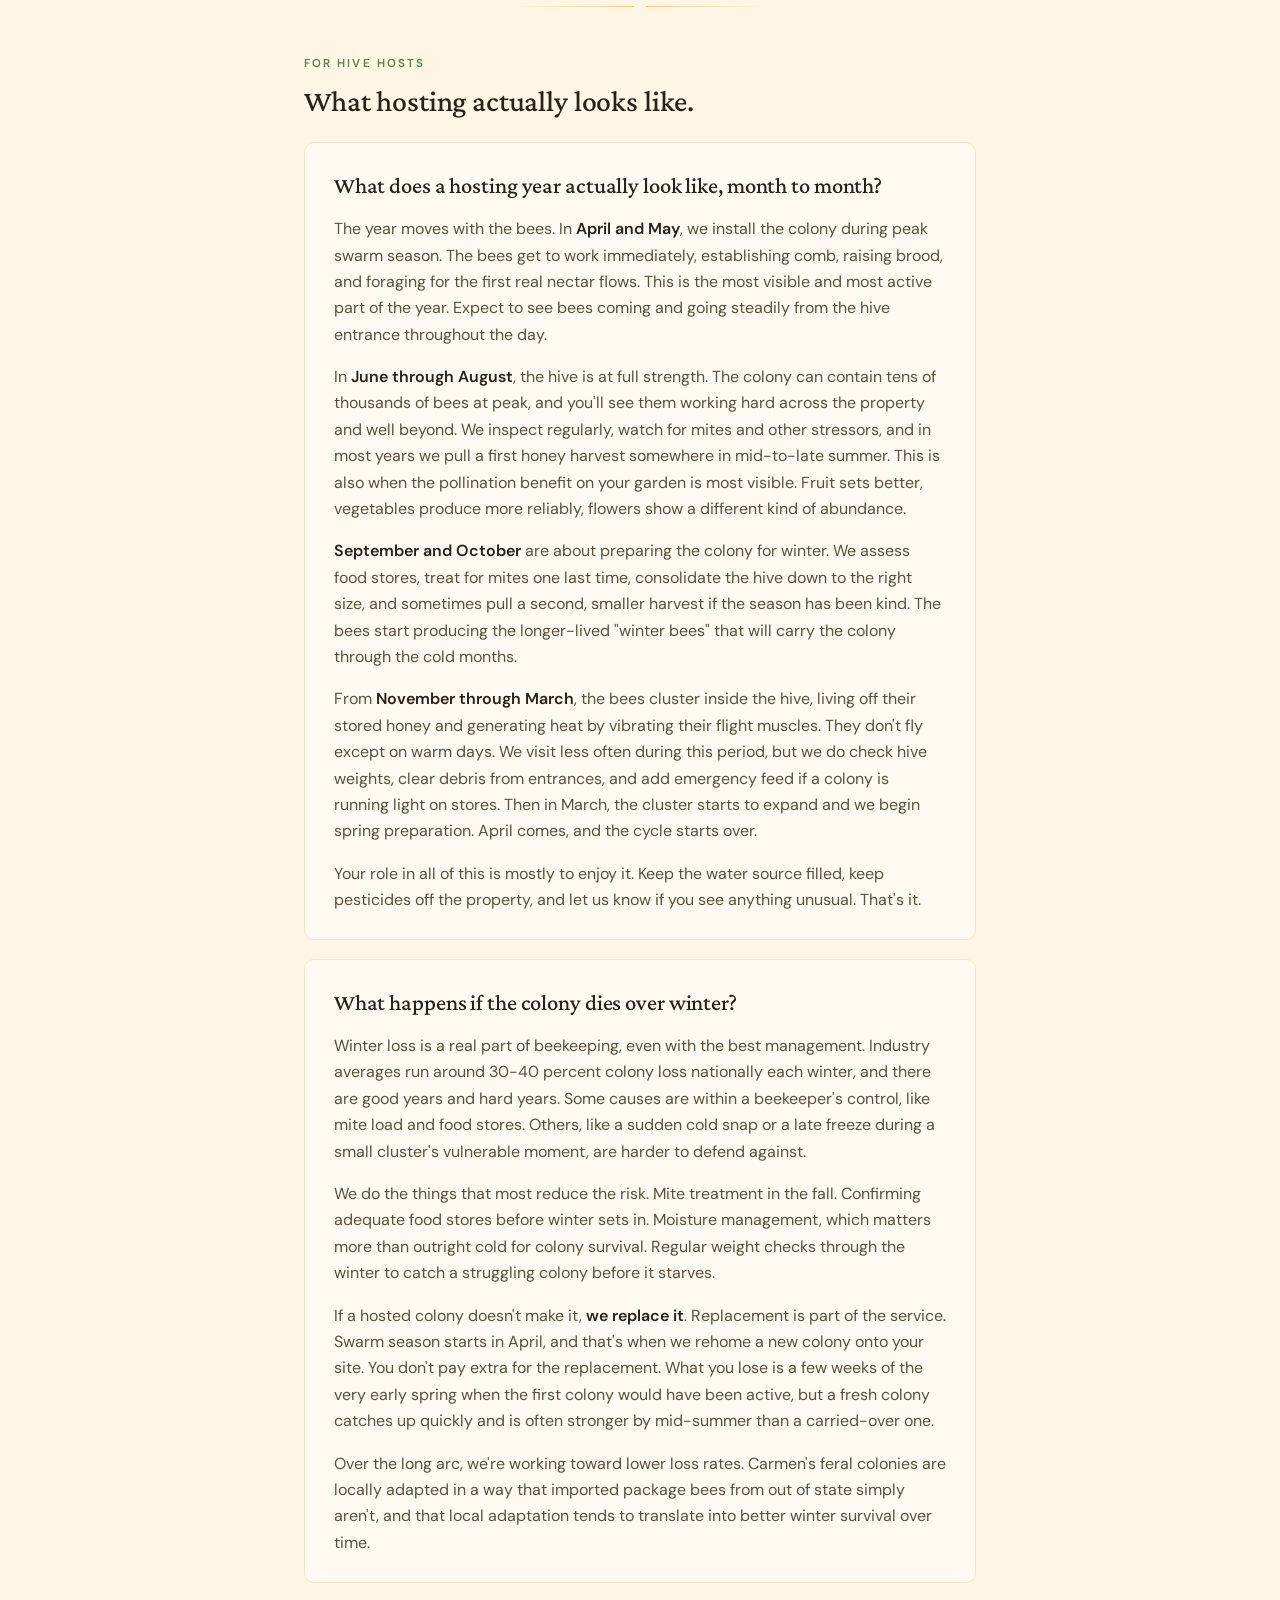
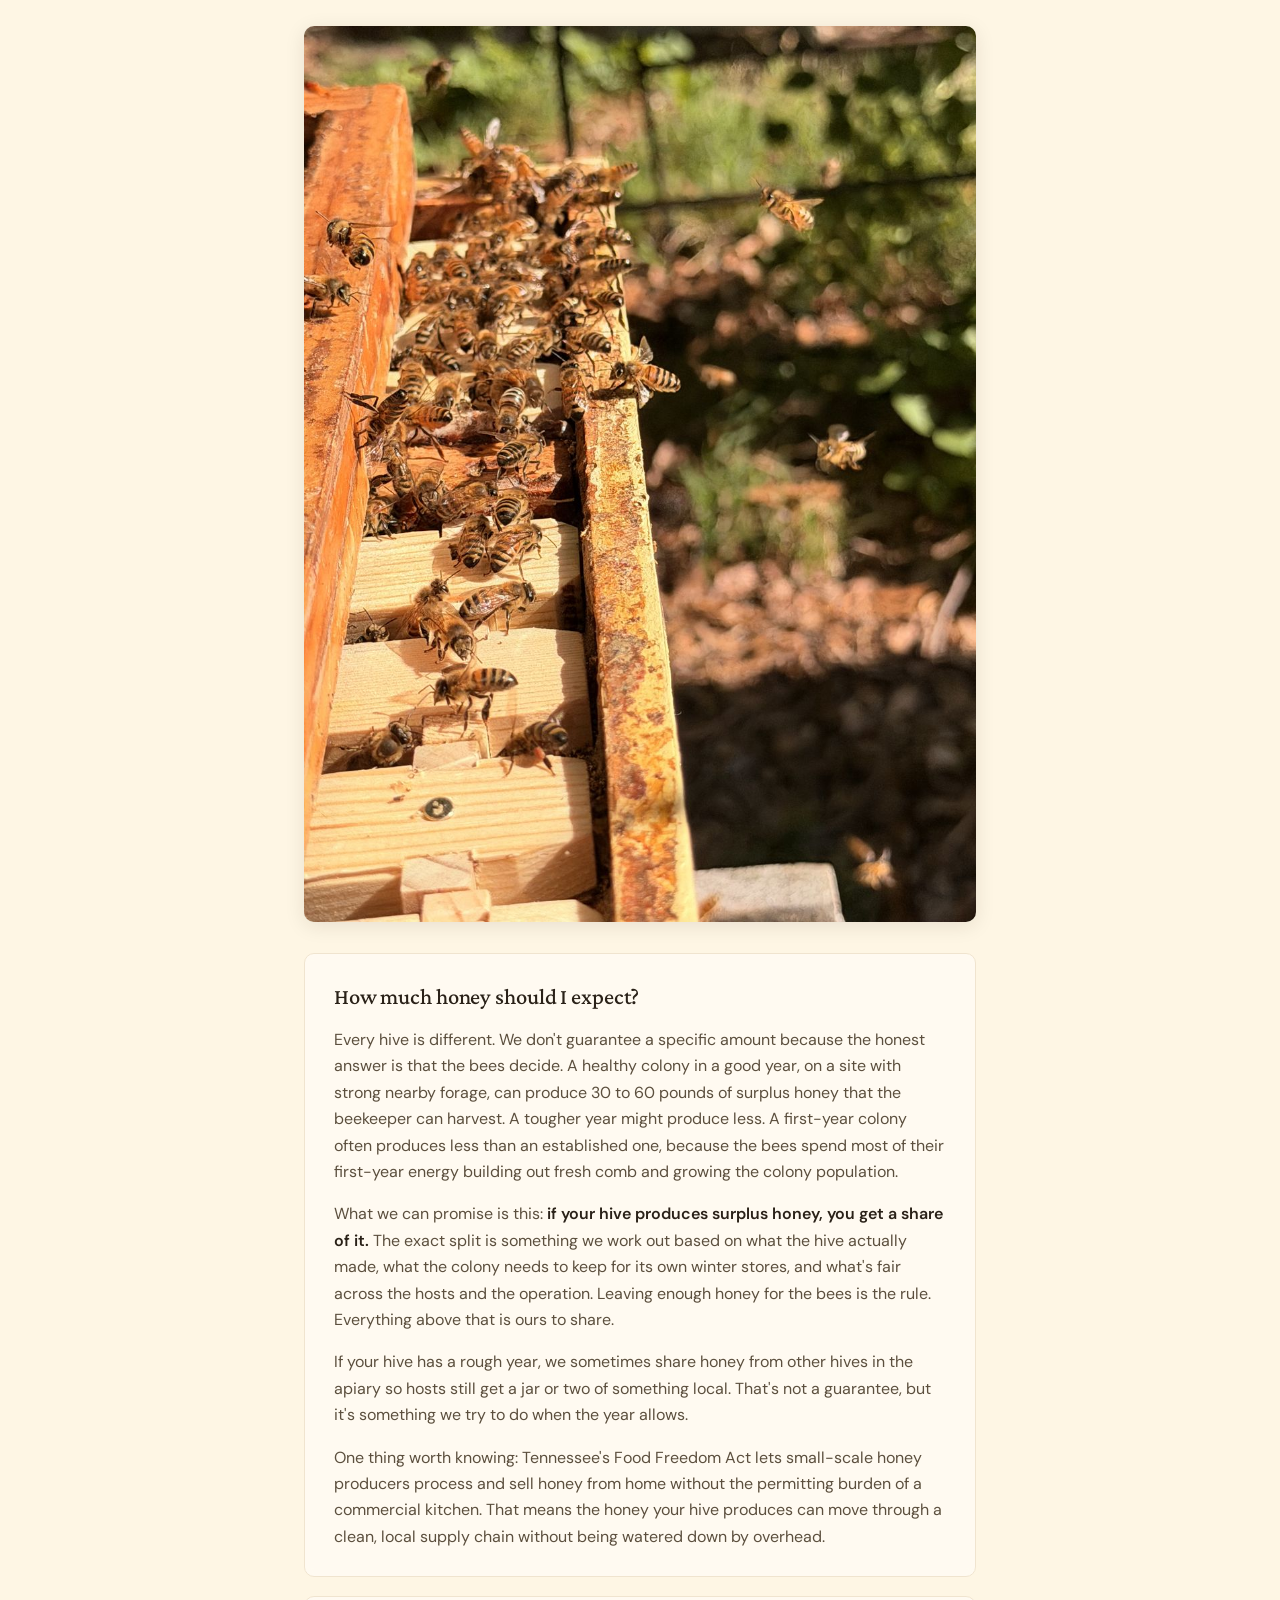
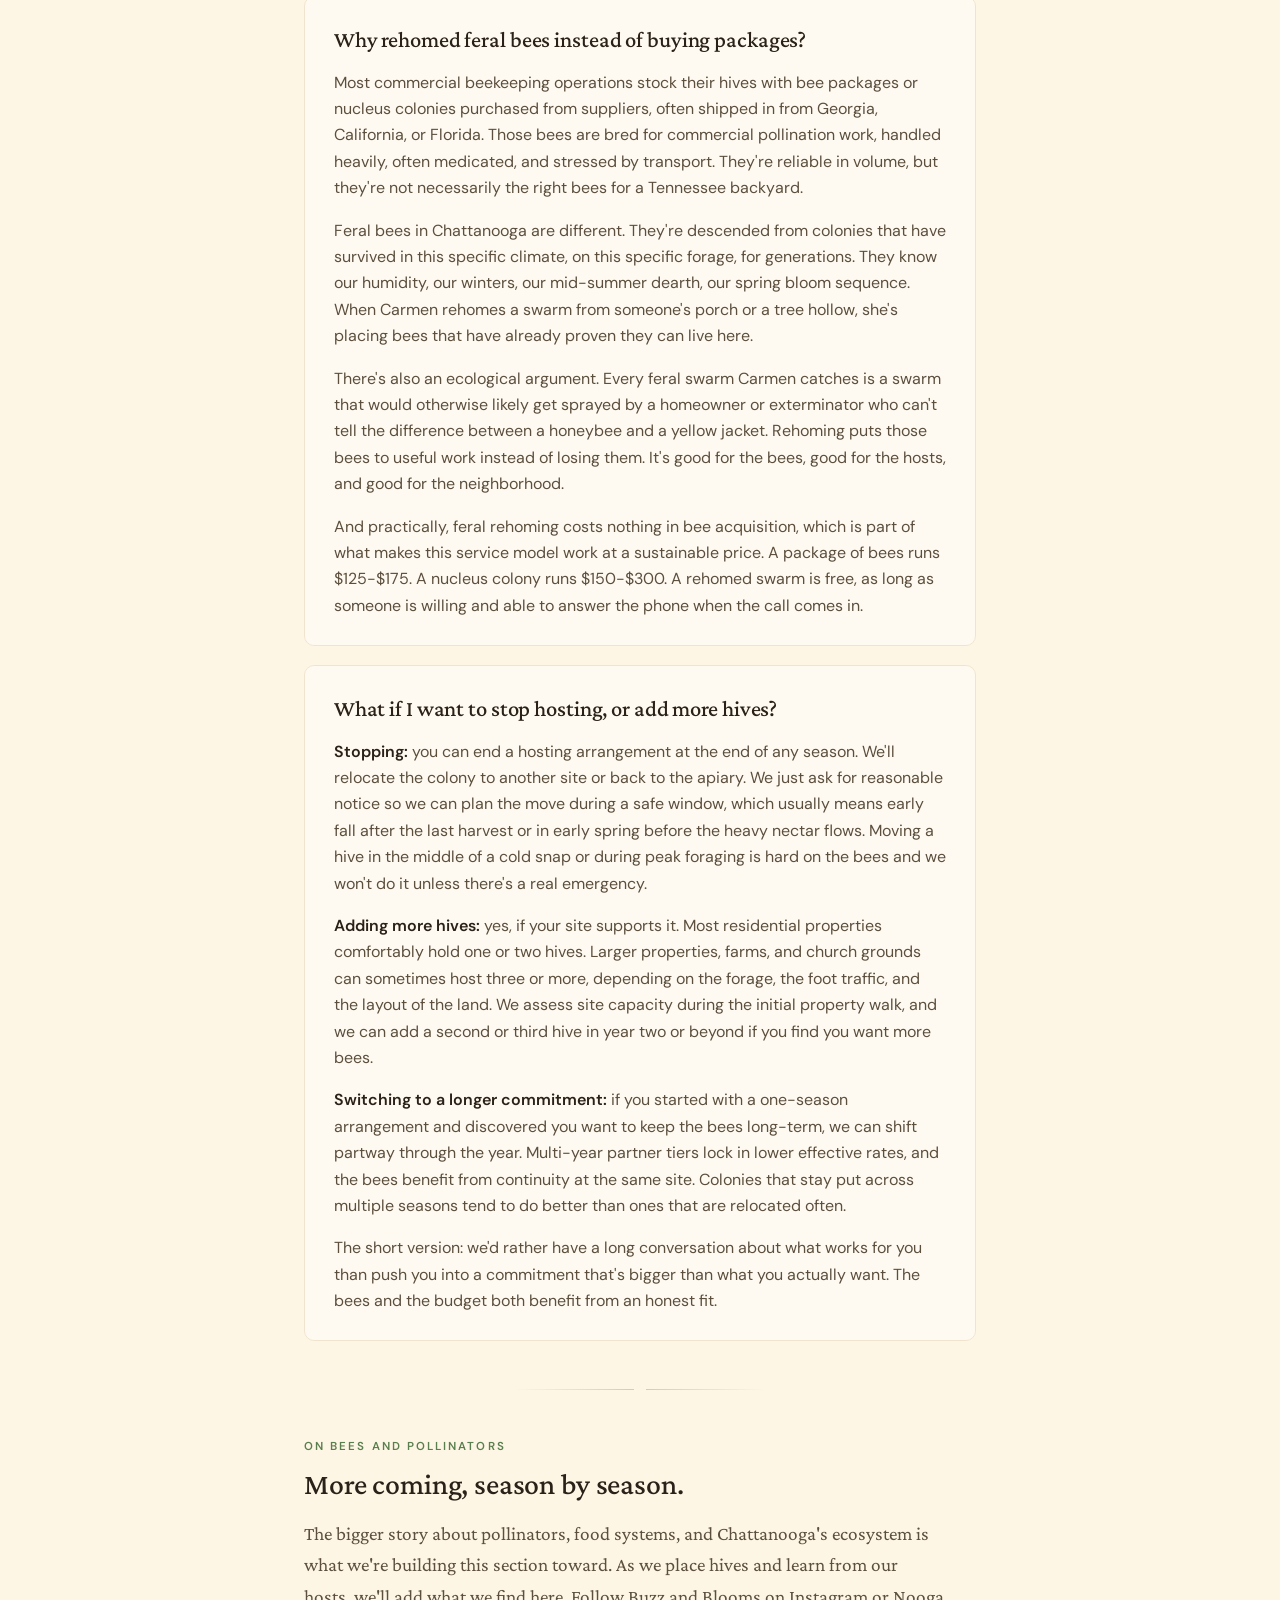
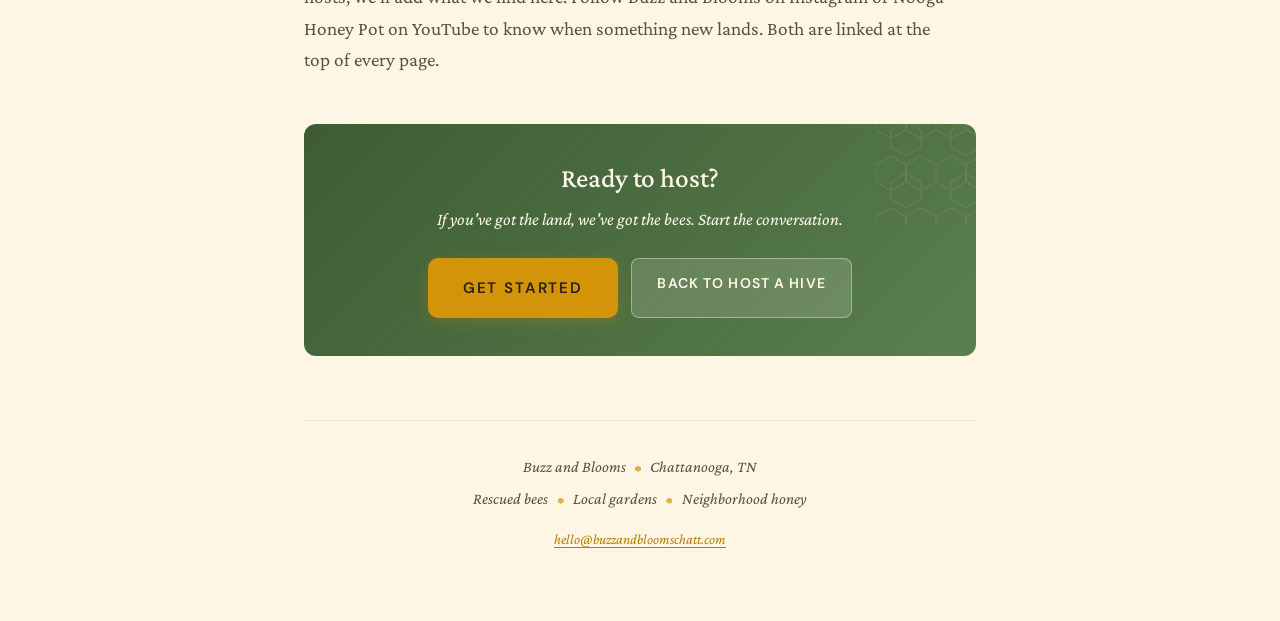
==== commit a2968334: "Add NPC asterisk logo to top bar and homepage badge" ====
--- a/education.html
+++ b/education.html
@@ -9,6 +9,7 @@
 <meta property="og:description" content="Learn about the bees. A growing resource from Buzz and Blooms.">
 <meta property="og:type" content="website">
 <meta property="og:url" content="https://buzzandbloomschatt.com/education.html">
+<meta property="og:image" content="https://buzzandbloomschatt.com/logo-horizontal.png">
 
 <link rel="preconnect" href="https://fonts.googleapis.com">
 <link rel="preconnect" href="https://fonts.gstatic.com" crossorigin>
@@ -163,7 +164,7 @@
 <div class="link-bar">
   <div class="link-bar-inner">
     <a href="https://www.npcseeds.org/seeds/0ba0ef82-71f8-458d-8ea9-48633b9c30ae" target="_blank" rel="noopener" aria-label="National Park City Seed">
-      <svg viewBox="0 0 16 16" fill="none" stroke="currentColor" stroke-width="1.4" xmlns="http://www.w3.org/2000/svg"><path d="M8 14 Q8 8 4 4 Q8 5 12 4 Q8 8 8 14Z"/><line x1="8" y1="14" x2="8" y2="9"/></svg>
+      <svg viewBox="0 0 100 100" xmlns="http://www.w3.org/2000/svg" style="width:14px;height:14px;"><rect x="43" y="5" width="14" height="90" rx="7" fill="#3D9B3D"/><rect x="43" y="5" width="14" height="90" rx="7" fill="#3D9B3D" transform="rotate(60 50 50)"/><rect x="43" y="5" width="14" height="90" rx="7" fill="#3D9B3D" transform="rotate(120 50 50)"/></svg>
       <span>NPC Seed</span>
     </a>
     <span class="link-sep">·</span>
